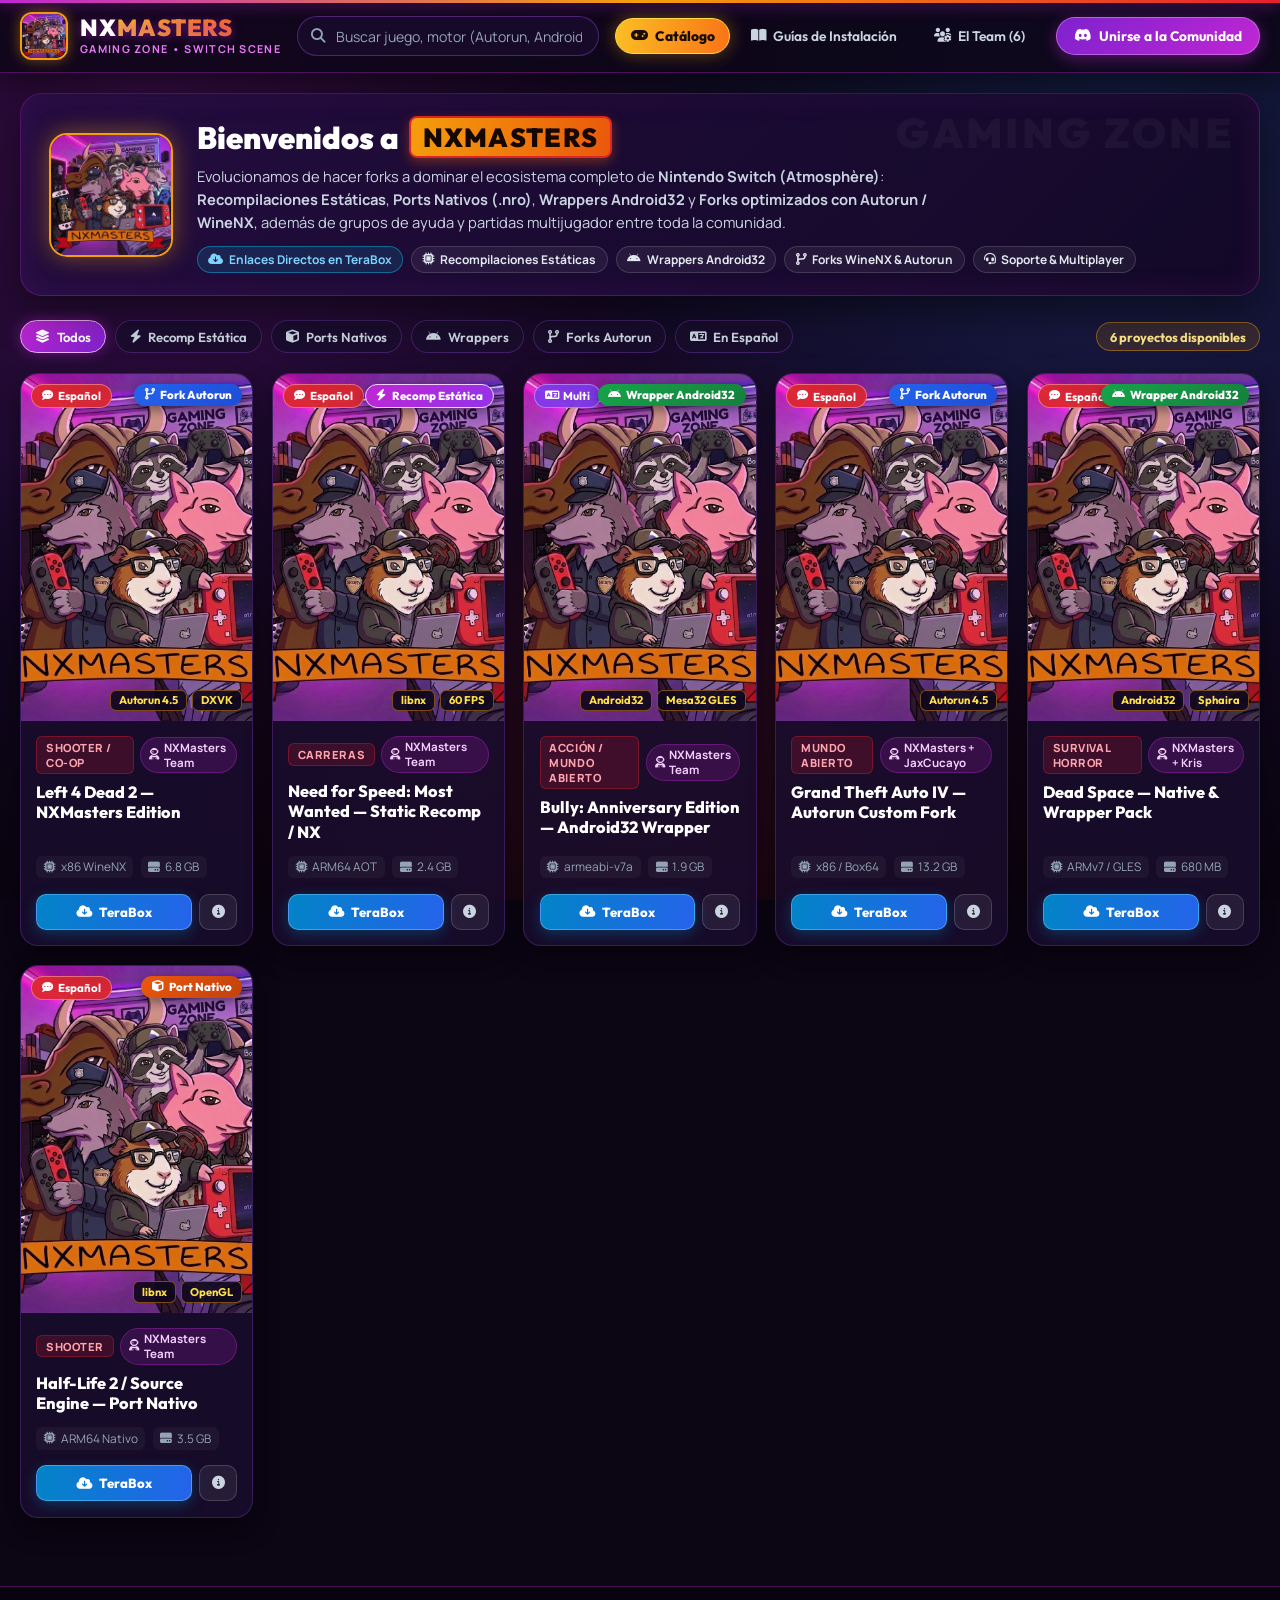
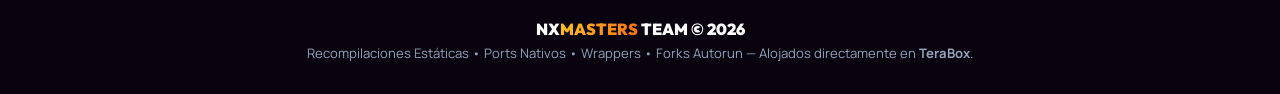
==== index.html @ 9ae094bc "Initial release: NXMASTERS Official Portal" ====
<!DOCTYPE html>
<html lang="es">
<head>
    <meta charset="UTF-8">
    <meta name="viewport" content="width=device-width, initial-scale=1.0">
    <title>NXMASTERS — Recompilaciones Estáticas, Ports, Wrappers y Forks para Nintendo Switch</title>
    <meta name="description" content="Comunidad oficial de NXMASTERS. Descarga directa por TeraBox de recompilaciones estáticas, ports nativos, wrappers Android32 y forks WineNX/Autorun para Nintendo Switch.">
    <link rel="icon" type="image/jpeg" href="assets/nxmasters_logo.jpg">
    <link rel="preconnect" href="https://fonts.googleapis.com">
    <link rel="preconnect" href="https://fonts.gstatic.com" crossorigin>
    <link rel="stylesheet" href="https://fonts.googleapis.com/css2?family=Outfit:wght@400;600;700;800;900&family=Manrope:wght@400;500;700&display=swap">
    <link rel="stylesheet" href="https://cdnjs.cloudflare.com/ajax/libs/font-awesome/6.5.1/css/all.min.css">
    <link rel="stylesheet" href="styles.css">
</head>
<body>

    <!-- CABECERA NEÓN -->
    <header class="glass-header">
        <nav class="site-bar" aria-label="Navegación Principal">
            <a href="#" onclick="switchView('catalogo', event)" class="brand">
                <img src="assets/nxmasters_logo.jpg" alt="Logo NXMASTERS" class="brand-avatar">
                <div class="brand-title-wrap">
                    <span class="brand-name">NX<span class="brand-gold">MASTERS</span></span>
                    <span class="brand-sub">Gaming Zone • Switch Scene</span>
                </div>
            </a>

            <div class="search-box">
                <i class="fa-solid fa-magnifying-glass" aria-hidden="true"></i>
                <input type="text" id="search-input" class="glow-input" placeholder="Buscar juego, motor (Autorun, Android32, Recomp) o autor..." oninput="renderCatalog()">
            </div>

            <div class="site-links">
                <button type="button" class="nav-pill nav-active" data-view="catalogo" onclick="switchView('catalogo', event)">
                    <i class="fa-solid fa-gamepad"></i> Catálogo
                </button>
                <button type="button" class="nav-pill" data-view="guias" onclick="switchView('guias', event)">
                    <i class="fa-solid fa-book-open"></i> Guías de Instalación
                </button>
                <button type="button" class="nav-pill" data-view="team" onclick="switchView('team', event)">
                    <i class="fa-solid fa-users-gear"></i> El Team (6)
                </button>
            </div>

            <a href="#comunidad" onclick="switchView('team', event)" class="community-btn">
                <i class="fa-brands fa-discord"></i> Unirse a la Comunidad
            </a>
        </nav>
    </header>

    <!-- CONTENIDO PRINCIPAL -->
    <main class="main-wrap">

        <!-- HERO BANNER CON EL LOGO OFICIAL DE 6 INTEGRANTES -->
        <section class="hero-banner">
            <div class="hero-logo-card" title="NXMASTERS Squad">
                <img src="assets/nxmasters_logo.jpg" alt="Equipo NXMASTERS">
            </div>
            <div class="hero-info">
                <h1>
                    Bienvenidos a <span class="ribbon-tag">NXMASTERS</span>
                </h1>
                <p>
                    Evolucionamos de hacer forks a dominar el ecosistema completo de <strong>Nintendo Switch (Atmosphère)</strong>:
                    <strong>Recompilaciones Estáticas</strong>, <strong>Ports Nativos (.nro)</strong>, <strong>Wrappers Android32</strong> y <strong>Forks optimizados con Autorun / WineNX</strong>, además de grupos de ayuda y partidas multijugador entre toda la comunidad.
                </p>
                <div class="hero-badges">
                    <span class="tech-pill terabox"><i class="fa-solid fa-cloud-arrow-down"></i> Enlaces Directos en TeraBox</span>
                    <span class="tech-pill"><i class="fa-solid fa-microchip"></i> Recompilaciones Estáticas</span>
                    <span class="tech-pill"><i class="fa-brands fa-android"></i> Wrappers Android32</span>
                    <span class="tech-pill"><i class="fa-solid fa-code-branch"></i> Forks WineNX & Autorun</span>
                    <span class="tech-pill"><i class="fa-solid fa-headset"></i> Soporte & Multiplayer</span>
                </div>
            </div>
        </section>

        <!-- VISTA 1: CATÁLOGO DE LANZAMIENTOS -->
        <section id="view-catalogo">
            <div class="filters-bar" id="filter-tabs">
                <button type="button" class="filter-tab activo" data-filter="todos" onclick="setFilter('todos')">
                    <i class="fa-solid fa-layer-group"></i> Todos
                </button>
                <button type="button" class="filter-tab" data-filter="recomp" onclick="setFilter('recomp')">
                    <i class="fa-solid fa-bolt"></i> Recomp Estática
                </button>
                <button type="button" class="filter-tab" data-filter="port" onclick="setFilter('port')">
                    <i class="fa-solid fa-cube"></i> Ports Nativos
                </button>
                <button type="button" class="filter-tab" data-filter="wrapper" onclick="setFilter('wrapper')">
                    <i class="fa-brands fa-android"></i> Wrappers
                </button>
                <button type="button" class="filter-tab" data-filter="fork" onclick="setFilter('fork')">
                    <i class="fa-solid fa-code-branch"></i> Forks Autorun
                </button>
                <button type="button" class="filter-tab" data-filter="espanol" onclick="setFilter('espanol')">
                    <i class="fa-solid fa-language"></i> En Español
                </button>
                <span id="game-count" class="count-badge">Cargando...</span>
            </div>

            <div id="games-grid" class="games-grid"></div>
        </section>

        <!-- VISTA 2: GUÍAS DE INSTALACIÓN POR TIPO DE PROYECTO -->
        <section id="view-guias" class="hidden">
            <h2 style="font-family:'Outfit',sans-serif;font-size:1.6rem;font-weight:900;margin-bottom:0.4rem;">
                <i class="fa-solid fa-screwdriver-wrench" style="color:var(--banner-gold);"></i> Guías Rápidas de Instalación en Switch
            </h2>
            <p style="color:var(--text-muted);font-size:0.9rem;">
                Cada lanzamiento de NXMASTERS indica su arquitectura en la esquina superior derecha de la portada. Sigue los pasos según el tipo de proyecto descargado desde TeraBox:
            </p>

            <div class="guide-grid">
                <div class="guide-card">
                    <h3><i class="fa-solid fa-bolt"></i> Ports Nativos & Recompilaciones Estáticas</h3>
                    <ol class="guide-steps">
                        <li><span class="step-num">1</span><span>Descarga el archivo <code>.zip</code> directo desde el botón azul de <strong>TeraBox</strong>.</span></li>
                        <li><span class="step-num">2</span><span>Extrae la carpeta dentro de <code>sdmc:/switch/&lt;nombre-del-juego&gt;/</code> en tu microSD.</span></li>
                        <li><span class="step-num">3</span><span>Inicia el <strong>hbmenu</strong> en modo <em>Title Takeover</em> (manteniendo pulsado <strong>R</strong> al abrir cualquier juego).</span></li>
                        <li><span class="step-num">4</span><span>Ejecuta el archivo <code>.nro</code> o usa el forwarder incluido para abrirlo desde el menú Home.</span></li>
                    </ol>
                </div>

                <div class="guide-card">
                    <h3><i class="fa-brands fa-android"></i> Wrappers (Android32 / GLES)</h3>
                    <ol class="guide-steps">
                        <li><span class="step-num">1</span><span>Descarga el paquete del wrapper desde <strong>TeraBox</strong> y descomprímelo en la raíz de tu microSD.</span></li>
                        <li><span class="step-num">2</span><span>Verifica que las librerías <code>.so</code> y assets queden en su ruta de <code>/switch/</code> correspondiente.</span></li>
                        <li><span class="step-num">3</span><span>Ábrelo desde <strong>Sphaira / hbmenu</strong> con toda la RAM disponible (<em>Applet Mode NO soportado</em>).</span></li>
                    </ol>
                </div>

                <div class="guide-card">
                    <h3><i class="fa-solid fa-code-branch"></i> Forks (WineNX / Autorun PC)</h3>
                    <ol class="guide-steps">
                        <li><span class="step-num">1</span><span>Descarga el fork desde <strong>TeraBox</strong> y descomprime la carpeta en <code>/switch</code> de tu microSD.</span></li>
                        <li><span class="step-num">2</span><span>Entra al <strong>hbmenu</strong> manteniendo presionado <strong>R</strong> sobre cualquier juego instalado.</span></li>
                        <li><span class="step-num">3</span><span>Al abrir el fork te preguntará si deseas crear el acceso directo en el menú Home: pulsa <strong>Aceptar (+)</strong> y listo.</span></li>
                    </ol>
                </div>
            </div>
        </section>

        <!-- VISTA 3: EL TEAM NXMASTERS & COMUNIDAD -->
        <section id="view-team" class="hidden">
            <h2 style="font-family:'Outfit',sans-serif;font-size:1.6rem;font-weight:900;margin-bottom:0.4rem;">
                <i class="fa-solid fa-users" style="color:var(--banner-gold);"></i> El Escuadrón NXMASTERS
            </h2>
            <p style="color:var(--text-muted);font-size:0.9rem;">
                Los 6 integrantes oficiales representados en nuestro emblema de la Gaming Zone, junto con nuestros grupos de soporte y juego online:
            </p>

            <div id="team-grid" class="team-grid"></div>
        </section>

    </main>

    <!-- MODAL DETALLES Y DESCARGA TERABOX -->
    <dialog id="modal-juego" class="modal-juego">
        <div id="modal-body"></div>
    </dialog>

    <!-- PIE DE PÁGINA -->
    <footer class="footer-glow">
        <p style="font-family:'Outfit',sans-serif;font-weight:900;font-size:1rem;color:#fff;margin-bottom:0.35rem;">
            NX<span class="brand-gold">MASTERS</span> TEAM &copy; 2026
        </p>
        <p>Recompilaciones Estáticas • Ports Nativos • Wrappers • Forks Autorun — Alojados directamente en <strong>TeraBox</strong>.</p>
    </footer>

    <script src="data.js"></script>
    <script src="app.js"></script>
</body>
</html>
---- styles.css ----
:root {
    --bg-deep: #0b0514;
    --bg-room: #130924;
    --surface-1: rgba(26, 14, 46, 0.84);
    --surface-2: rgba(39, 21, 68, 0.94);
    --neon-purple: #c026d3;
    --neon-violet: #a855f7;
    --banner-gold: #f59e0b;
    --banner-orange: #ea580c;
    --joy-red: #e5202f;
    --joy-blue: #2f8cff;
    --terabox-cyan: #00d2ff;
    --text-main: #f8fafc;
    --text-muted: #cbd5e1;
    --text-dim: #94a3b8;
    --border-neon: rgba(192, 38, 211, 0.35);
    --border-gold: rgba(245, 158, 11, 0.45);
    --ease-spring: cubic-bezier(0.34, 1.56, 0.64, 1);
    --ease-out: cubic-bezier(0.22, 1, 0.36, 1);
}

* {
    box-sizing: border-box;
    margin: 0;
    padding: 0;
}

body {
    background-color: var(--bg-deep);
    background-image:
        radial-gradient(circle at 12% 10%, rgba(192, 38, 211, 0.22) 0%, transparent 40%),
        radial-gradient(circle at 88% 15%, rgba(47, 140, 255, 0.18) 0%, transparent 42%),
        radial-gradient(circle at 50% 85%, rgba(229, 32, 47, 0.14) 0%, transparent 45%),
        linear-gradient(180deg, #0d0518 0%, #140826 50%, #090410 100%);
    background-attachment: fixed;
    color: var(--text-main);
    font-family: 'Manrope', system-ui, -apple-system, sans-serif;
    min-height: 100vh;
    display: flex;
    flex-direction: column;
    justify-content: space-between;
    overflow-x: hidden;
}

body::before {
    content: "";
    position: fixed;
    top: 0;
    left: 0;
    right: 0;
    height: 3px;
    background: linear-gradient(90deg, var(--neon-purple), var(--banner-gold), var(--joy-red), var(--joy-blue), var(--neon-purple));
    background-size: 200% 100%;
    animation: ledFlow 6s linear infinite;
    z-index: 100;
    box-shadow: 0 0 16px var(--neon-purple);
}

@keyframes ledFlow {
    0% { background-position: 0% 50%; }
    100% { background-position: 200% 50%; }
}

.glass-header {
    position: sticky;
    top: 0;
    z-index: 50;
    background: rgba(13, 6, 24, 0.86);
    backdrop-filter: blur(16px);
    -webkit-backdrop-filter: blur(16px);
    border-bottom: 1px solid var(--border-neon);
    box-shadow: 0 8px 32px rgba(0, 0, 0, 0.55);
}

.site-bar {
    max-width: 1640px;
    margin: 0 auto;
    padding: 0.75rem 1.25rem;
    display: flex;
    align-items: center;
    justify-content: space-between;
    gap: 1rem;
    flex-wrap: wrap;
}

.brand {
    display: inline-flex;
    align-items: center;
    gap: 0.75rem;
    text-decoration: none;
}

.brand-avatar {
    width: 48px;
    height: 48px;
    border-radius: 12px;
    object-fit: cover;
    border: 2px solid var(--banner-gold);
    box-shadow: 0 0 14px rgba(245, 158, 11, 0.45);
    transition: transform 0.25s var(--ease-spring);
}

.brand:hover .brand-avatar {
    transform: scale(1.08) rotate(-3deg);
}

.brand-title-wrap {
    display: flex;
    flex-direction: column;
}

.brand-name {
    font-family: 'Outfit', sans-serif;
    font-weight: 900;
    font-size: 1.45rem;
    letter-spacing: 0.04em;
    color: #fff;
    line-height: 1;
    text-shadow: 0 2px 10px rgba(192, 38, 211, 0.5);
}

.brand-gold {
    background: linear-gradient(90deg, #fbbf24, #f97316);
    -webkit-background-clip: text;
    -webkit-text-fill-color: transparent;
}

.brand-sub {
    font-size: 0.68rem;
    font-weight: 700;
    letter-spacing: 0.12em;
    text-transform: uppercase;
    color: #e879f9;
    margin-top: 2px;
}

.search-box {
    position: relative;
    flex: 1 1 240px;
    max-width: 380px;
    transition: max-width 0.35s var(--ease-out);
}

.search-box:focus-within {
    max-width: 450px;
}

.search-box i {
    position: absolute;
    left: 14px;
    top: 50%;
    transform: translateY(-50%);
    color: var(--text-dim);
    font-size: 0.9rem;
    transition: color 0.2s;
}

.search-box:focus-within i {
    color: var(--banner-gold);
}

.glow-input {
    width: 100%;
    background: rgba(25, 12, 44, 0.9);
    border: 1px solid rgba(168, 85, 247, 0.35);
    border-radius: 999px;
    padding: 0.58rem 1rem 0.58rem 2.4rem;
    color: #fff;
    font-size: 0.88rem;
    font-family: inherit;
    transition: all 0.25s var(--ease-out);
}

.glow-input::placeholder {
    color: var(--text-dim);
}

.glow-input:focus {
    outline: none;
    border-color: var(--banner-gold);
    box-shadow: 0 0 0 3px rgba(245, 158, 11, 0.22), 0 0 18px rgba(192, 38, 211, 0.35);
}

.site-links {
    display: flex;
    align-items: center;
    gap: 0.35rem;
    flex-wrap: wrap;
}

.nav-pill {
    display: inline-flex;
    align-items: center;
    gap: 0.45rem;
    padding: 0.5rem 0.9rem;
    border-radius: 999px;
    color: var(--text-muted);
    text-decoration: none;
    font-family: 'Outfit', sans-serif;
    font-weight: 600;
    font-size: 0.86rem;
    background: transparent;
    border: 1px solid transparent;
    cursor: pointer;
    transition: all 0.22s var(--ease-out);
}

.nav-pill:hover {
    color: #fff;
    background: rgba(168, 85, 247, 0.14);
    border-color: rgba(168, 85, 247, 0.3);
}

.nav-pill.nav-active {
    color: #1a0d00;
    background: linear-gradient(100deg, #fbbf24, #f97316);
    border-color: #fde047;
    font-weight: 800;
    box-shadow: 0 0 18px rgba(245, 158, 11, 0.4);
}

.community-btn {
    display: inline-flex;
    align-items: center;
    gap: 0.5rem;
    padding: 0.55rem 1.05rem;
    border-radius: 999px;
    font-family: 'Outfit', sans-serif;
    font-weight: 700;
    font-size: 0.86rem;
    color: #fff;
    text-decoration: none;
    background: linear-gradient(135deg, #7e22ce, #c026d3);
    border: 1px solid rgba(240, 171, 252, 0.45);
    box-shadow: 0 4px 16px rgba(192, 38, 211, 0.4);
    transition: transform 0.25s var(--ease-spring), box-shadow 0.25s;
}

.community-btn:hover {
    transform: translateY(-2px) scale(1.02);
    box-shadow: 0 6px 22px rgba(192, 38, 211, 0.65);
}

.main-wrap {
    max-width: 1640px;
    margin: 0 auto;
    padding: 1.25rem;
    width: 100%;
    flex: 1;
}

.hero-banner {
    background: linear-gradient(135deg, rgba(35, 14, 64, 0.92) 0%, rgba(19, 8, 38, 0.96) 100%);
    border: 1px solid var(--border-neon);
    border-radius: 22px;
    padding: 1.4rem 1.75rem;
    margin-bottom: 1.5rem;
    display: grid;
    grid-template-columns: auto 1fr;
    align-items: center;
    gap: 1.5rem;
    position: relative;
    overflow: hidden;
    box-shadow: 0 14px 40px rgba(0, 0, 0, 0.5), inset 0 0 32px rgba(192, 38, 211, 0.12);
}

.hero-banner::after {
    content: "GAMING ZONE";
    position: absolute;
    right: 24px;
    top: 12px;
    font-family: 'Outfit', sans-serif;
    font-weight: 900;
    font-size: 2.6rem;
    letter-spacing: 0.08em;
    color: rgba(255, 255, 255, 0.04);
    pointer-events: none;
}

.hero-logo-card {
    width: 124px;
    height: 124px;
    border-radius: 18px;
    overflow: hidden;
    border: 2px solid var(--banner-gold);
    box-shadow: 0 0 24px rgba(245, 158, 11, 0.45);
    flex-shrink: 0;
    transition: transform 0.3s var(--ease-spring);
}

.hero-logo-card:hover {
    transform: scale(1.05) rotate(-2deg);
}

.hero-logo-card img {
    width: 100%;
    height: 100%;
    object-fit: cover;
}

.hero-info h1 {
    font-family: 'Outfit', sans-serif;
    font-weight: 900;
    font-size: clamp(1.35rem, 2.4vw, 2rem);
    color: #fff;
    display: flex;
    align-items: center;
    gap: 0.65rem;
    flex-wrap: wrap;
}

.ribbon-tag {
    display: inline-block;
    background: linear-gradient(100deg, #f59e0b, #ea580c);
    color: #140800;
    font-weight: 900;
    padding: 0.15rem 0.7rem;
    border-radius: 8px;
    border: 2px solid #dc2626;
    font-size: 0.85em;
    letter-spacing: 0.05em;
    box-shadow: 0 4px 12px rgba(234, 88, 12, 0.4);
}

.hero-info p {
    color: var(--text-muted);
    font-size: 0.92rem;
    margin-top: 0.45rem;
    max-width: 780px;
    line-height: 1.55;
}

.hero-badges {
    display: flex;
    flex-wrap: wrap;
    gap: 0.5rem;
    margin-top: 0.75rem;
}

.tech-pill {
    font-size: 0.75rem;
    font-weight: 700;
    padding: 0.25rem 0.65rem;
    border-radius: 999px;
    display: inline-flex;
    align-items: center;
    gap: 0.35rem;
    background: rgba(255, 255, 255, 0.06);
    border: 1px solid rgba(255, 255, 255, 0.14);
    color: #e2e8f0;
}

.tech-pill.terabox {
    background: rgba(0, 210, 255, 0.12);
    border-color: rgba(0, 210, 255, 0.4);
    color: #7dd3fc;
}

.filters-bar {
    display: flex;
    flex-wrap: wrap;
    align-items: center;
    gap: 0.55rem;
    margin-bottom: 1.25rem;
}

.filter-tab {
    background: var(--surface-1);
    border: 1px solid rgba(168, 85, 247, 0.28);
    color: var(--text-muted);
    padding: 0.46rem 0.9rem;
    border-radius: 999px;
    font-family: 'Outfit', sans-serif;
    font-weight: 600;
    font-size: 0.82rem;
    cursor: pointer;
    display: inline-flex;
    align-items: center;
    gap: 0.4rem;
    transition: all 0.2s var(--ease-out);
}

.filter-tab:hover {
    transform: translateY(-2px);
    color: #fff;
    border-color: var(--neon-purple);
}

.filter-tab.activo {
    background: linear-gradient(135deg, #c026d3, #7e22ce);
    color: #fff;
    border-color: #f0abfc;
    box-shadow: 0 0 14px rgba(192, 38, 211, 0.45);
}

.count-badge {
    margin-left: auto;
    font-family: 'Outfit', sans-serif;
    font-size: 0.8rem;
    font-weight: 700;
    padding: 0.35rem 0.8rem;
    border-radius: 999px;
    background: rgba(245, 158, 11, 0.14);
    border: 1px solid var(--border-gold);
    color: #fde68a;
}

.games-grid {
    display: grid;
    grid-template-columns: repeat(auto-fill, minmax(225px, 1fr));
    gap: 1.15rem;
}

.post-card {
    background: var(--surface-1);
    border: 1px solid rgba(168, 85, 247, 0.24);
    border-radius: 18px;
    overflow: hidden;
    display: flex;
    flex-direction: column;
    transition: transform 0.28s var(--ease-out), border-color 0.28s, box-shadow 0.28s;
    box-shadow: 0 10px 26px rgba(0, 0, 0, 0.45);
}

.post-card:hover {
    transform: translateY(-6px);
    border-color: var(--banner-gold);
    box-shadow: 0 16px 34px rgba(0, 0, 0, 0.65), 0 0 22px rgba(192, 38, 211, 0.3);
}

.cover-wrap {
    position: relative;
    aspect-ratio: 2 / 3;
    width: 100%;
    overflow: hidden;
    background: #1a0b2e;
}

.cover-wrap img {
    width: 100%;
    height: 100%;
    object-fit: cover;
    transition: transform 0.45s var(--ease-out);
}

.post-card:hover .cover-wrap img {
    transform: scale(1.06);
}

.badge-lang {
    position: absolute;
    top: 10px;
    left: 10px;
    z-index: 2;
    padding: 0.22rem 0.6rem;
    border-radius: 999px;
    font-family: 'Outfit', sans-serif;
    font-size: 0.72rem;
    font-weight: 700;
    display: inline-flex;
    align-items: center;
    gap: 0.3rem;
    backdrop-filter: blur(8px);
}

.badge-es { background: rgba(220, 38, 38, 0.88); color: #fff; border: 1px solid rgba(254, 202, 202, 0.45); }
.badge-multi { background: rgba(124, 58, 237, 0.88); color: #fff; border: 1px solid rgba(221, 214, 254, 0.45); }
.badge-en { background: rgba(30, 41, 59, 0.88); color: #cbd5e1; border: 1px solid rgba(148, 163, 184, 0.4); }

.badge-type {
    position: absolute;
    top: 10px;
    right: 10px;
    z-index: 2;
    padding: 0.22rem 0.65rem;
    border-radius: 999px;
    font-family: 'Outfit', sans-serif;
    font-size: 0.72rem;
    font-weight: 800;
    display: inline-flex;
    align-items: center;
    gap: 0.32rem;
    color: #fff;
    box-shadow: 0 4px 12px rgba(0, 0, 0, 0.45);
}

.type-fork { background: linear-gradient(135deg, #2563eb, #1d4ed8); }
.type-wrapper { background: linear-gradient(135deg, #16a34a, #15803d); }
.type-port { background: linear-gradient(135deg, #ea580c, #c2410c); }
.type-recomp { background: linear-gradient(135deg, #c026d3, #9333ea); border: 1px solid #f5d0fe; }

.cover-builds {
    position: absolute;
    bottom: 10px;
    right: 10px;
    z-index: 2;
    display: flex;
    gap: 0.3rem;
    flex-wrap: wrap;
}

.cover-build {
    background: rgba(15, 7, 28, 0.9);
    border: 1px solid var(--border-gold);
    color: #fde047;
    font-family: 'Outfit', sans-serif;
    font-size: 0.7rem;
    font-weight: 700;
    padding: 0.16rem 0.5rem;
    border-radius: 6px;
}

.card-body {
    padding: 0.95rem;
    display: flex;
    flex-direction: column;
    gap: 0.5rem;
    flex: 1;
}

.card-top {
    display: flex;
    align-items: center;
    justify-content: space-between;
    gap: 0.4rem;
}

.chip-cat {
    font-size: 0.7rem;
    font-weight: 800;
    text-transform: uppercase;
    letter-spacing: 0.05em;
    padding: 0.18rem 0.55rem;
    border-radius: 6px;
    background: rgba(229, 32, 47, 0.18);
    color: #fda4af;
    border: 1px solid rgba(229, 32, 47, 0.35);
}

.credit-porter {
    font-size: 0.72rem;
    font-weight: 700;
    color: #f5d0fe;
    background: rgba(192, 38, 211, 0.18);
    border: 1px solid rgba(192, 38, 211, 0.35);
    padding: 0.15rem 0.5rem;
    border-radius: 999px;
    display: inline-flex;
    align-items: center;
    gap: 0.3rem;
}

.card-title {
    font-family: 'Outfit', sans-serif;
    font-size: 1.02rem;
    font-weight: 800;
    color: #fff;
    line-height: 1.25;
}

.card-specs {
    display: flex;
    flex-wrap: wrap;
    gap: 0.45rem;
    margin-top: auto;
    padding-top: 0.35rem;
    font-size: 0.74rem;
    color: var(--text-dim);
}

.spec {
    display: inline-flex;
    align-items: center;
    gap: 0.3rem;
    background: rgba(255, 255, 255, 0.04);
    padding: 0.18rem 0.48rem;
    border-radius: 6px;
}

.card-actions {
    display: grid;
    grid-template-columns: 1fr auto;
    gap: 0.45rem;
    margin-top: 0.45rem;
}

.btn-terabox {
    display: inline-flex;
    align-items: center;
    justify-content: center;
    gap: 0.45rem;
    padding: 0.58rem 0.75rem;
    border-radius: 10px;
    font-family: 'Outfit', sans-serif;
    font-weight: 800;
    font-size: 0.82rem;
    color: #fff;
    text-decoration: none;
    background: linear-gradient(100deg, #0284c7, #2563eb);
    border: 1px solid rgba(125, 211, 252, 0.45);
    box-shadow: 0 4px 14px rgba(2, 132, 199, 0.35);
    cursor: pointer;
    transition: all 0.2s var(--ease-out);
}

.btn-terabox:hover {
    filter: brightness(1.12);
    transform: translateY(-1px);
    box-shadow: 0 6px 18px rgba(2, 132, 199, 0.55);
}

.btn-info {
    display: inline-flex;
    align-items: center;
    justify-content: center;
    width: 38px;
    border-radius: 10px;
    background: rgba(255, 255, 255, 0.07);
    border: 1px solid rgba(255, 255, 255, 0.16);
    color: var(--text-muted);
    cursor: pointer;
    transition: all 0.2s;
}

.btn-info:hover {
    color: #fff;
    border-color: var(--banner-gold);
    background: rgba(245, 158, 11, 0.18);
}

.team-grid {
    display: grid;
    grid-template-columns: repeat(auto-fill, minmax(260px, 1fr));
    gap: 1rem;
    margin-top: 1rem;
}

.member-card {
    background: var(--surface-1);
    border: 1px solid var(--border-neon);
    border-radius: 16px;
    padding: 1.15rem;
    display: flex;
    align-items: center;
    gap: 0.95rem;
    transition: transform 0.25s var(--ease-out), border-color 0.25s;
}

.member-card:hover {
    transform: translateY(-4px);
    border-color: var(--banner-gold);
}

.member-icon {
    width: 54px;
    height: 54px;
    border-radius: 14px;
    display: flex;
    align-items: center;
    justify-content: center;
    font-size: 1.65rem;
    background: rgba(192, 38, 211, 0.16);
    border: 1px solid var(--border-gold);
    flex-shrink: 0;
}

.guide-grid {
    display: grid;
    grid-template-columns: repeat(auto-fit, minmax(300px, 1fr));
    gap: 1.15rem;
    margin-top: 1rem;
}

.guide-card {
    background: var(--surface-1);
    border: 1px solid rgba(168, 85, 247, 0.28);
    border-radius: 16px;
    padding: 1.25rem;
}

.guide-card h3 {
    font-family: 'Outfit', sans-serif;
    font-size: 1.08rem;
    font-weight: 800;
    color: #fde047;
    margin-bottom: 0.75rem;
    display: flex;
    align-items: center;
    gap: 0.5rem;
}

.guide-steps {
    list-style: none;
    display: flex;
    flex-direction: column;
    gap: 0.55rem;
    font-size: 0.86rem;
    color: var(--text-muted);
}

.guide-steps li {
    display: flex;
    align-items: baseline;
    gap: 0.6rem;
}

.step-num {
    background: linear-gradient(135deg, #f59e0b, #ea580c);
    color: #140800;
    font-weight: 900;
    font-size: 0.72rem;
    width: 22px;
    height: 22px;
    border-radius: 999px;
    display: inline-flex;
    align-items: center;
    justify-content: center;
    flex-shrink: 0;
}

.modal-juego {
    margin: auto;
    background: var(--surface-2);
    color: var(--text-main);
    border: 1px solid var(--banner-gold);
    border-radius: 20px;
    max-width: 740px;
    width: calc(100% - 2rem);
    padding: 1.5rem;
    box-shadow: 0 24px 64px rgba(0, 0, 0, 0.85), 0 0 36px rgba(192, 38, 211, 0.35);
}

.modal-juego::backdrop {
    background: rgba(5, 2, 12, 0.82);
    backdrop-filter: blur(6px);
}

.modal-header {
    display: flex;
    justify-content: space-between;
    align-items: flex-start;
    gap: 1rem;
    margin-bottom: 1rem;
}

.modal-close {
    background: rgba(255, 255, 255, 0.08);
    border: 1px solid rgba(255, 255, 255, 0.2);
    color: #fff;
    width: 36px;
    height: 36px;
    border-radius: 50%;
    cursor: pointer;
}

.footer-glow {
    border-top: 1px solid var(--border-neon);
    background: rgba(9, 4, 16, 0.9);
    padding: 2rem 1rem;
    margin-top: 3rem;
    text-align: center;
    color: var(--text-dim);
    font-size: 0.82rem;
}

.hidden {
    display: none !important;
}

@media (max-width: 768px) {
    .hero-banner {
        grid-template-columns: 1fr;
        text-align: center;
        justify-items: center;
    }
    .hero-badges {
        justify-content: center;
    }
}
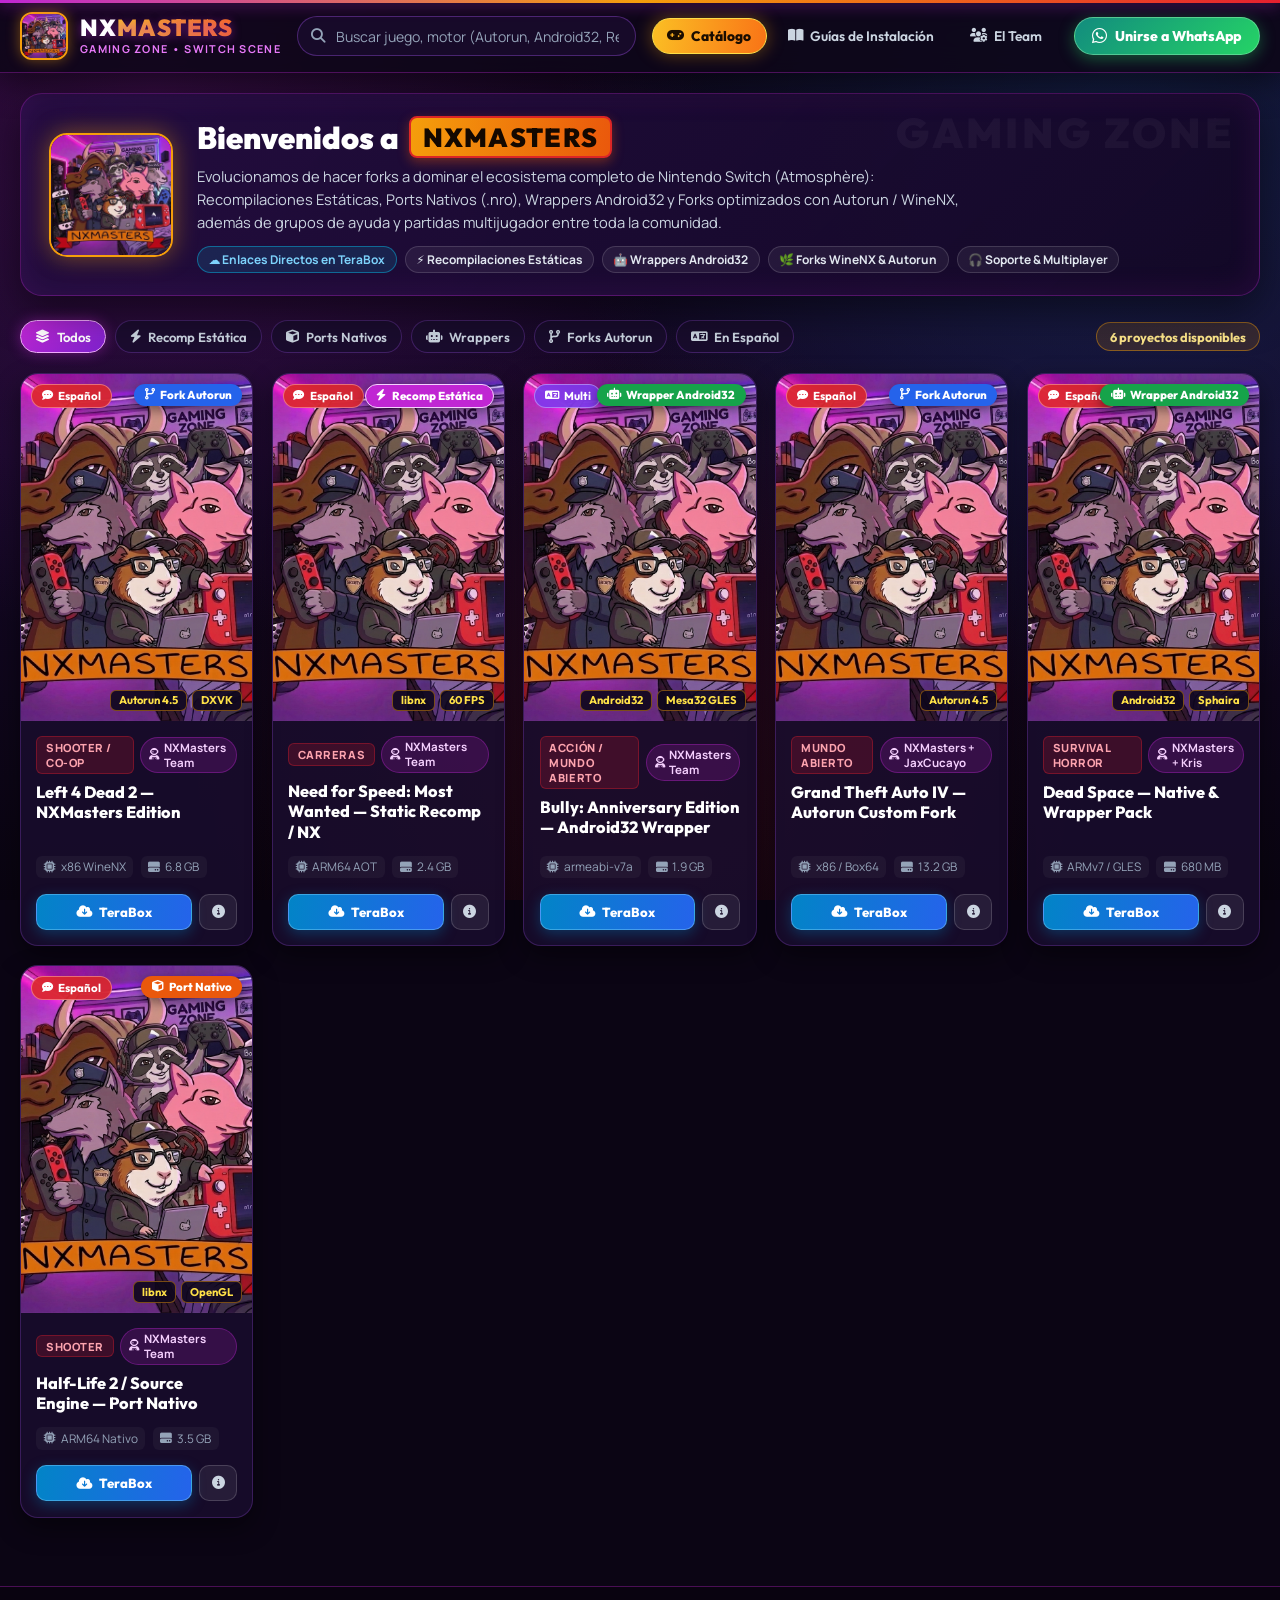
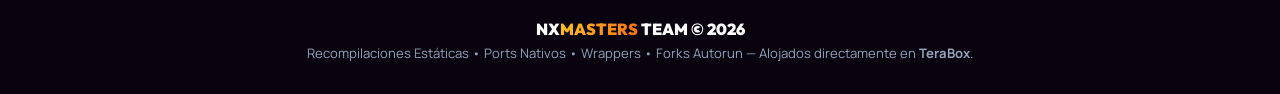
==== commit 2b9f4cc0: "Switch community button to WhatsApp green & enable instant live sync" ====
--- a/index.html
+++ b/index.html
@@ -42,8 +42,8 @@
                 </button>
             </div>
 
-            <a href="#comunidad" onclick="switchView('team', event)" class="community-btn">
-                <i class="fa-brands fa-discord"></i> Unirse a la Comunidad
+            <a href="https://chat.whatsapp.com/" id="header-wa-btn" target="_blank" rel="noopener" class="community-btn">
+                <i class="fa-brands fa-whatsapp"></i> Unirse a WhatsApp
             </a>
         </nav>
     </header>
--- a/styles.css
+++ b/styles.css
@@ -223,22 +223,22 @@
     display: inline-flex;
     align-items: center;
     gap: 0.5rem;
-    padding: 0.55rem 1.05rem;
-    border-radius: 999px;
-    font-family: 'Outfit', sans-serif;
-    font-weight: 700;
-    font-size: 0.86rem;
+    padding: 0.55rem 1.1rem;
+    border-radius: 999px;
+    font-family: 'Outfit', sans-serif;
+    font-weight: 800;
+    font-size: 0.88rem;
     color: #fff;
     text-decoration: none;
-    background: linear-gradient(135deg, #7e22ce, #c026d3);
-    border: 1px solid rgba(240, 171, 252, 0.45);
-    box-shadow: 0 4px 16px rgba(192, 38, 211, 0.4);
+    background: linear-gradient(135deg, #128c7e, #25d366);
+    border: 1px solid rgba(134, 239, 172, 0.55);
+    box-shadow: 0 4px 16px rgba(37, 211, 102, 0.38);
     transition: transform 0.25s var(--ease-spring), box-shadow 0.25s;
 }
 
 .community-btn:hover {
-    transform: translateY(-2px) scale(1.02);
-    box-shadow: 0 6px 22px rgba(192, 38, 211, 0.65);
+    transform: translateY(-2px) scale(1.03);
+    box-shadow: 0 6px 22px rgba(37, 211, 102, 0.65);
 }
 
 .main-wrap {
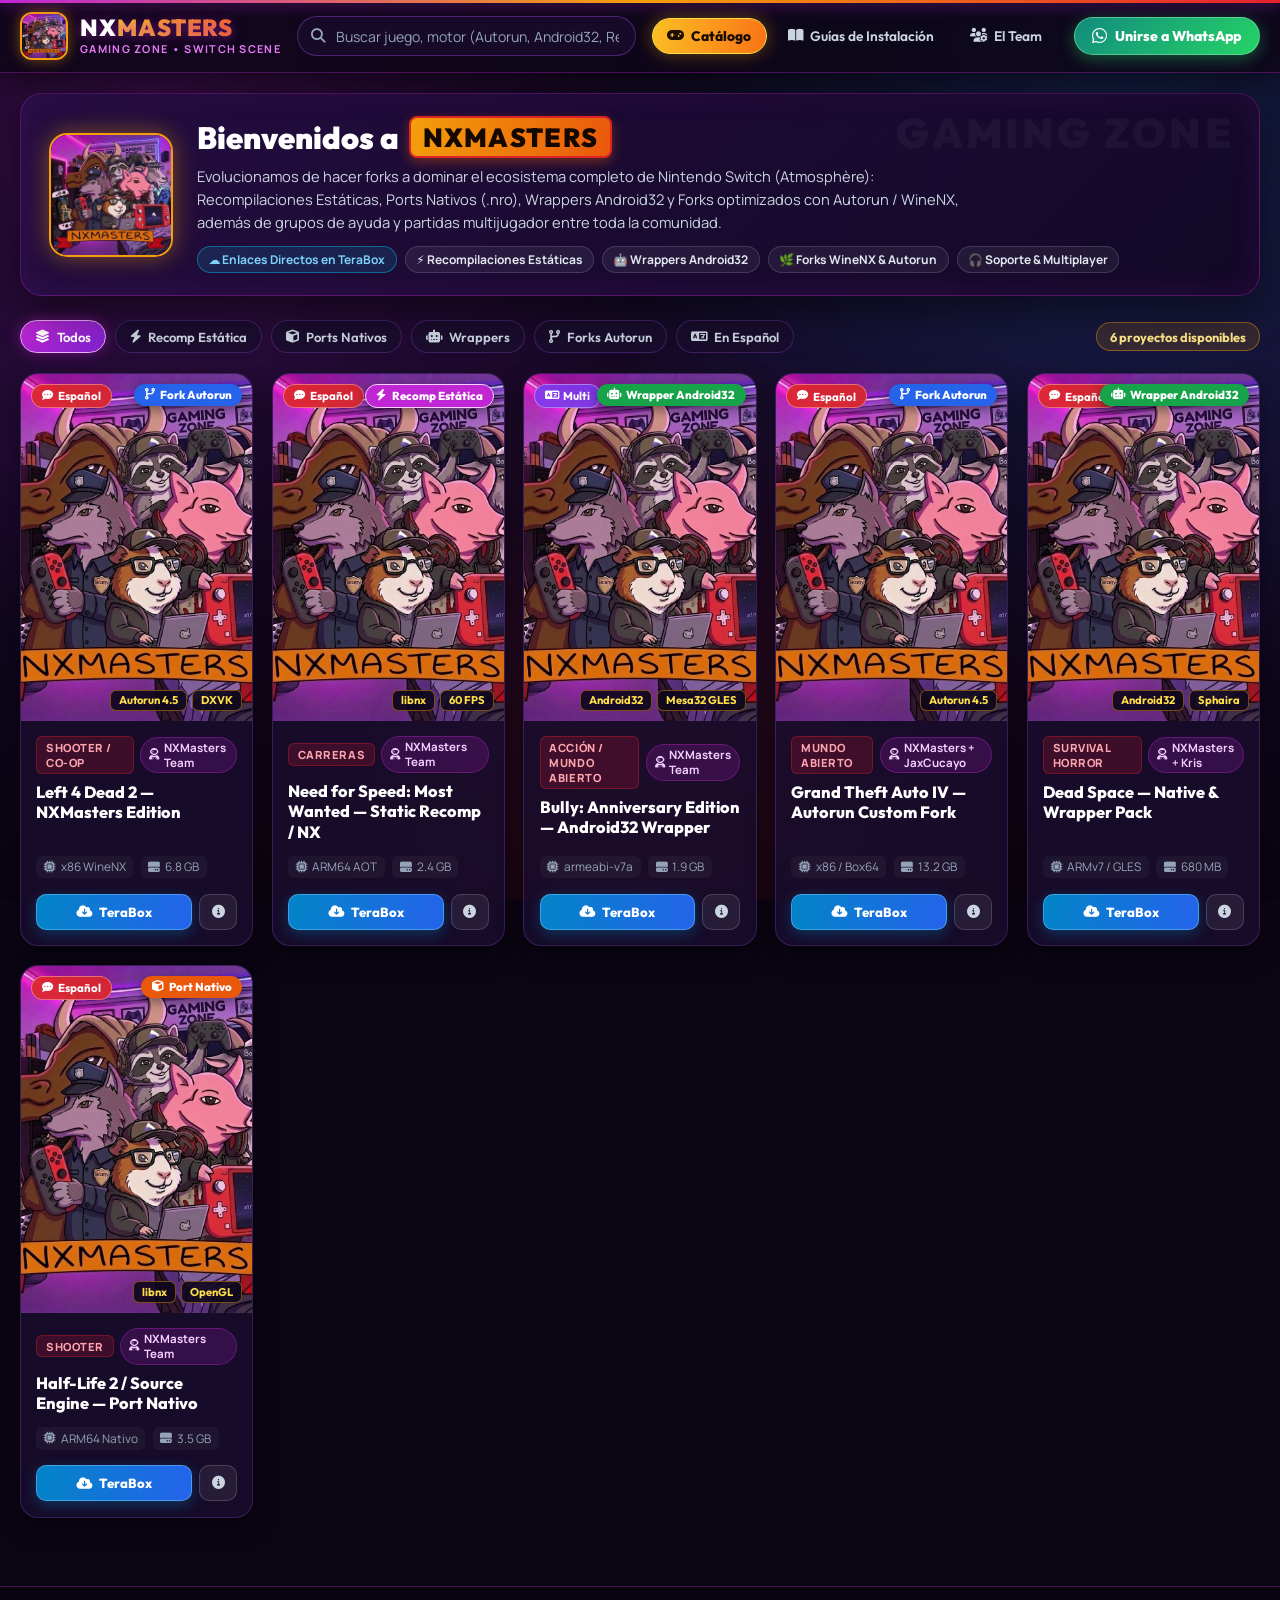
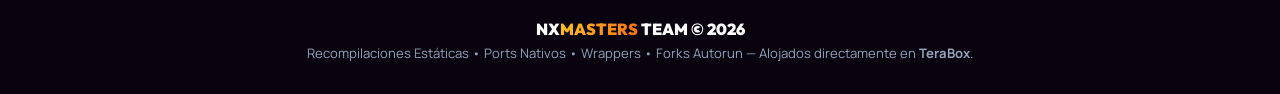
==== commit e0aa2a65: "Set official WhatsApp community invite link" ====
--- a/index.html
+++ b/index.html
@@ -42,7 +42,7 @@
                 </button>
             </div>
 
-            <a href="https://chat.whatsapp.com/" id="header-wa-btn" target="_blank" rel="noopener" class="community-btn">
+            <a href="https://chat.whatsapp.com/L4F3hVRTHtdAn8JWwnv4HG" id="header-wa-btn" target="_blank" rel="noopener" class="community-btn">
                 <i class="fa-brands fa-whatsapp"></i> Unirse a WhatsApp
             </a>
         </nav>
